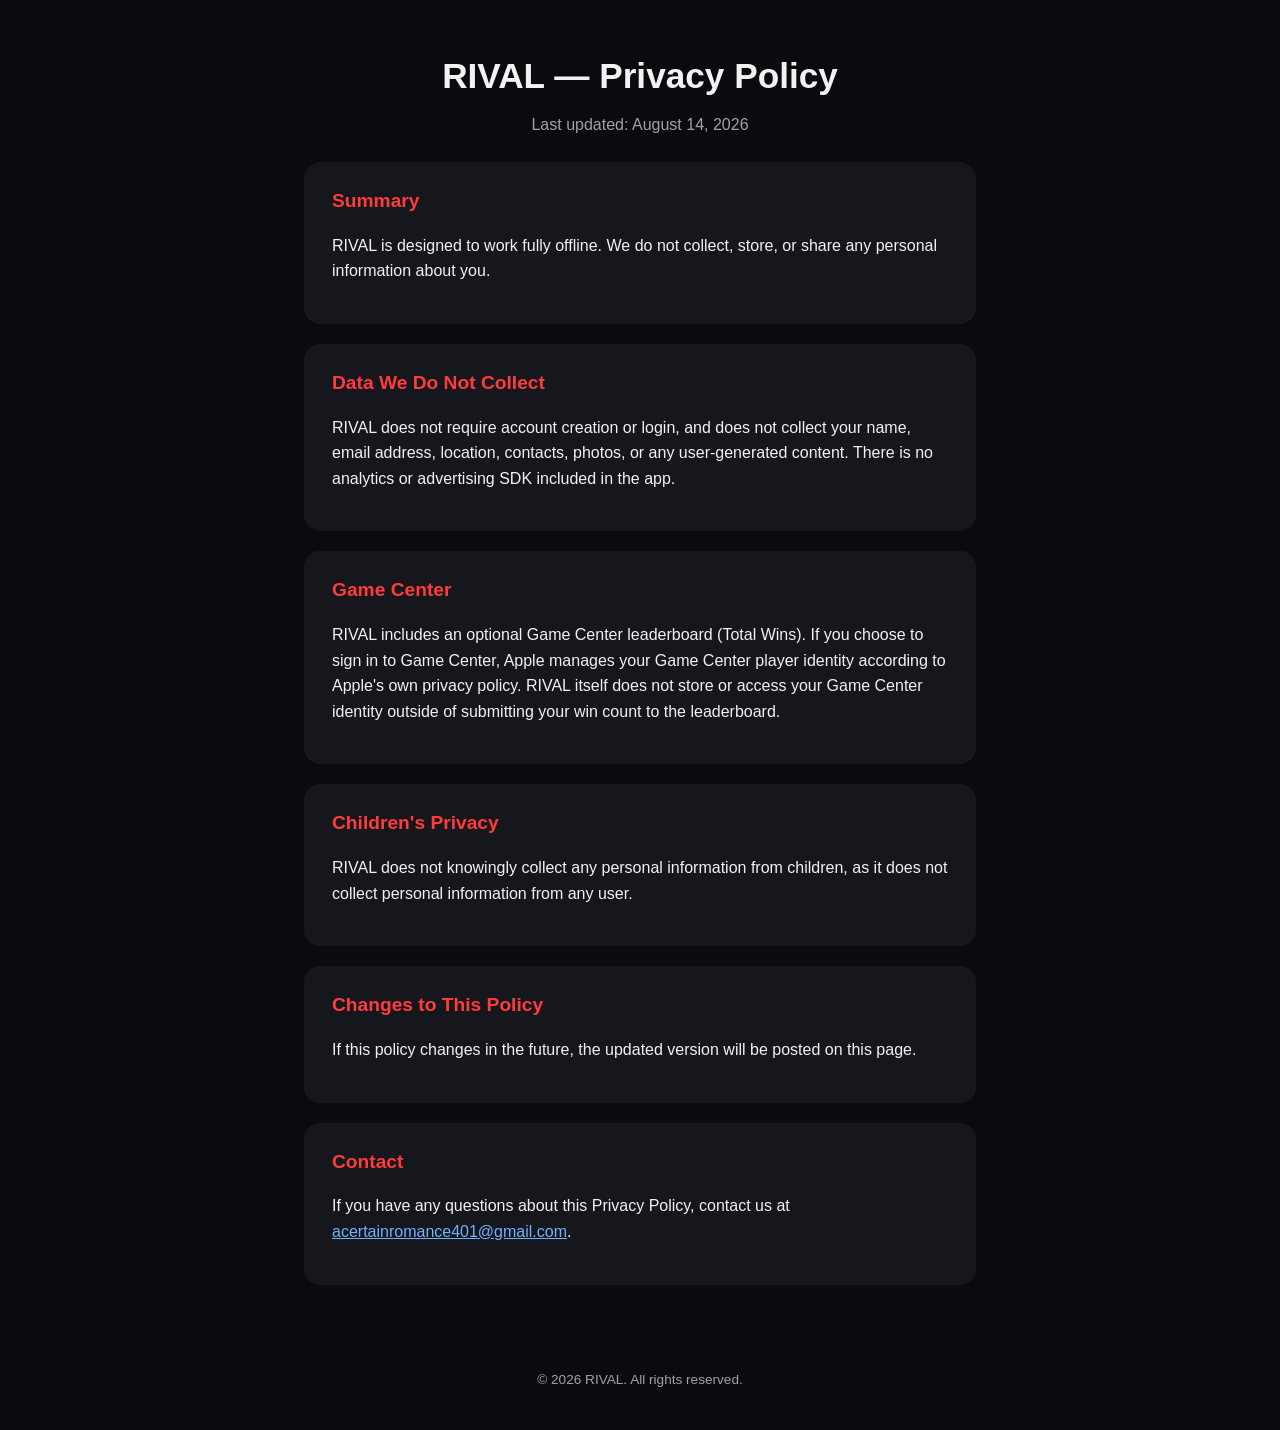
==== pixel-boxing/privacy/index.html @ 7cf0b804 "Move support/privacy pages into pixel-boxing for GitHub Pages deploy" ====
<!DOCTYPE html>
<html lang="en">
<head>
<meta charset="UTF-8">
<meta name="viewport" content="width=device-width, initial-scale=1.0">
<title>RIVAL — Privacy Policy</title>
<style>
  :root {
    --bg: #0b0b0f;
    --card: #16161d;
    --accent: #ff3b3b;
    --text: #f2f2f2;
    --muted: #a0a0ab;
  }
  * { box-sizing: border-box; }
  body {
    margin: 0;
    font-family: -apple-system, BlinkMacSystemFont, "Segoe UI", Roboto, Helvetica, Arial, sans-serif;
    background: var(--bg);
    color: var(--text);
    line-height: 1.6;
  }
  header {
    padding: 48px 24px 24px;
    text-align: center;
  }
  header h1 {
    font-size: 2.2rem;
    margin: 0 0 8px;
  }
  header p {
    color: var(--muted);
    margin: 0;
  }
  main {
    max-width: 720px;
    margin: 0 auto;
    padding: 0 24px 64px;
  }
  section {
    background: var(--card);
    border-radius: 16px;
    padding: 24px 28px;
    margin-bottom: 20px;
  }
  h2 {
    font-size: 1.2rem;
    margin-top: 0;
    color: var(--accent);
  }
  a { color: #6db3ff; }
  footer {
    text-align: center;
    color: var(--muted);
    font-size: 0.85rem;
    padding-bottom: 40px;
  }
</style>
</head>
<body>
  <header>
    <h1>RIVAL — Privacy Policy</h1>
    <p>Last updated: August 14, 2026</p>
  </header>
  <main>
    <section>
      <h2>Summary</h2>
      <p>RIVAL is designed to work fully offline. We do not collect, store, or share any personal information about you.</p>
    </section>

    <section>
      <h2>Data We Do Not Collect</h2>
      <p>RIVAL does not require account creation or login, and does not collect your name, email address, location, contacts, photos, or any user-generated content. There is no analytics or advertising SDK included in the app.</p>
    </section>

    <section>
      <h2>Game Center</h2>
      <p>RIVAL includes an optional Game Center leaderboard (Total Wins). If you choose to sign in to Game Center, Apple manages your Game Center player identity according to Apple's own privacy policy. RIVAL itself does not store or access your Game Center identity outside of submitting your win count to the leaderboard.</p>
    </section>

    <section>
      <h2>Children's Privacy</h2>
      <p>RIVAL does not knowingly collect any personal information from children, as it does not collect personal information from any user.</p>
    </section>

    <section>
      <h2>Changes to This Policy</h2>
      <p>If this policy changes in the future, the updated version will be posted on this page.</p>
    </section>

    <section>
      <h2>Contact</h2>
      <p>If you have any questions about this Privacy Policy, contact us at <a href="mailto:acertainromance401@gmail.com">acertainromance401@gmail.com</a>.</p>
    </section>
  </main>
  <footer>
    &copy; 2026 RIVAL. All rights reserved.
  </footer>
</body>
</html>
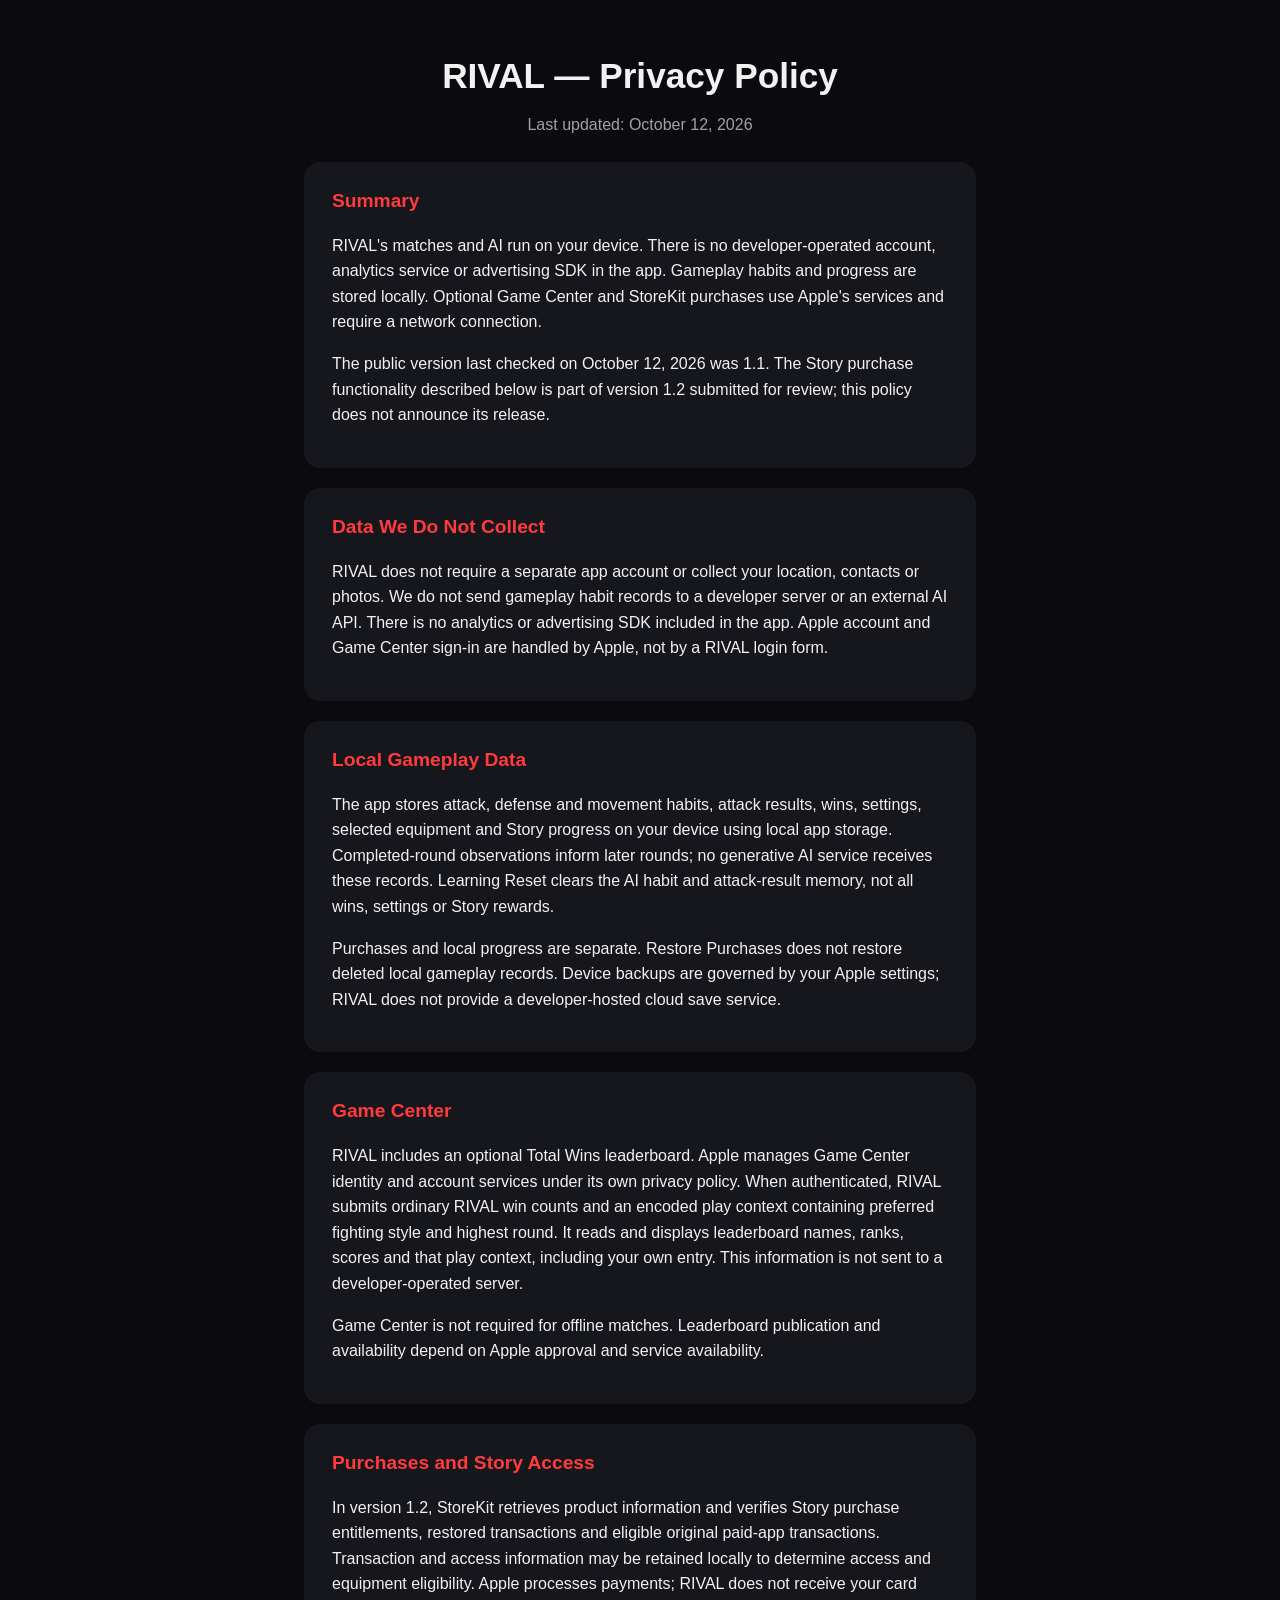
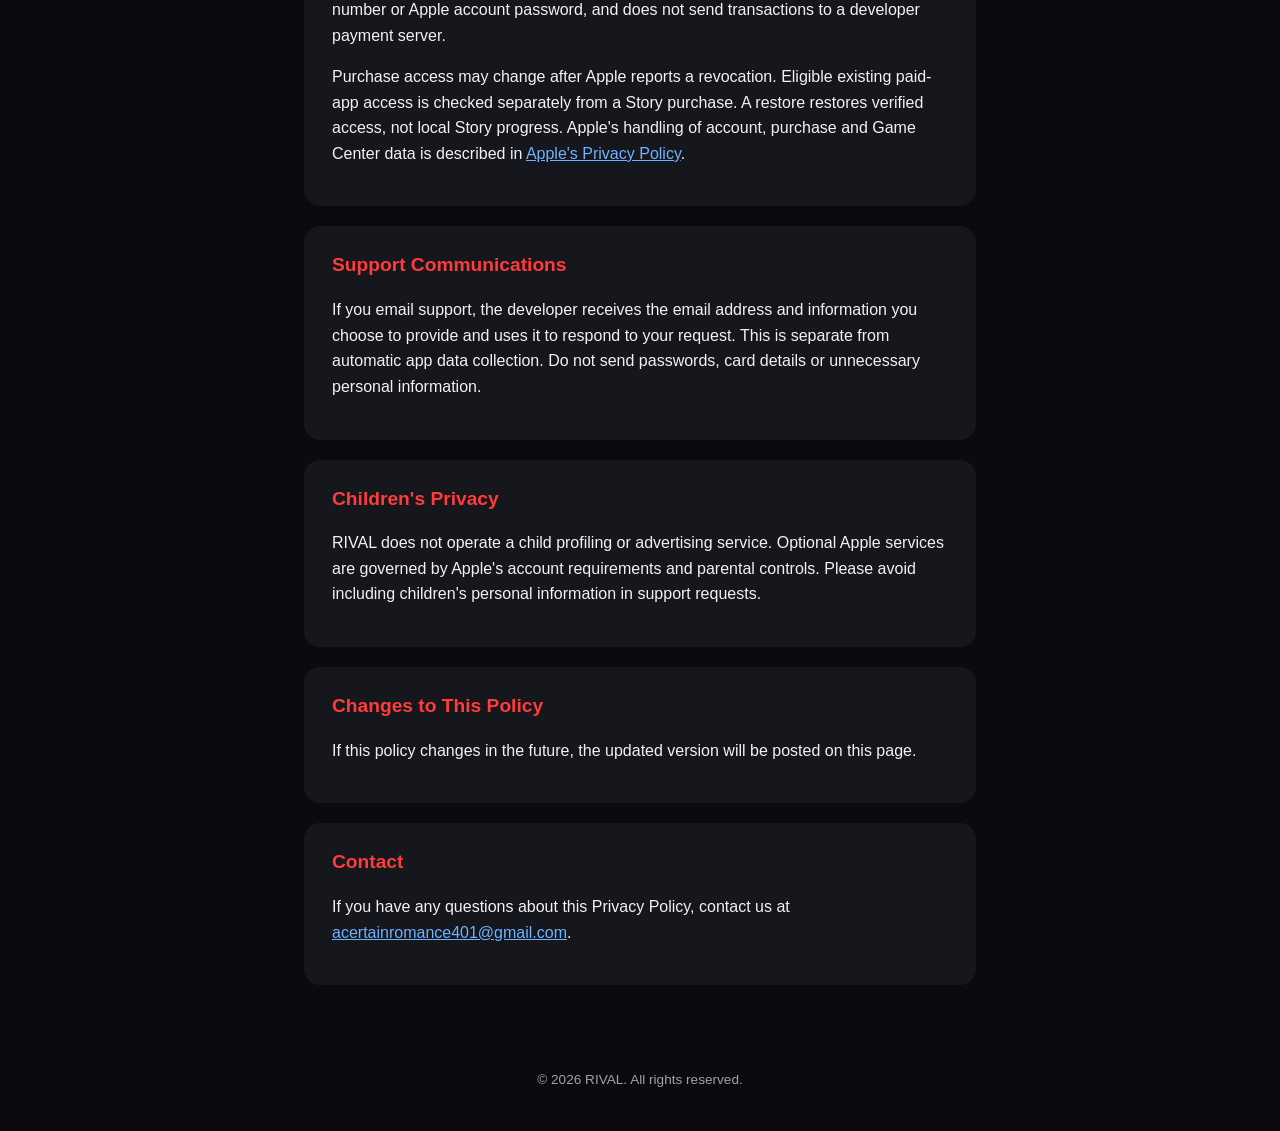
==== commit 091e2819: "feat: prepare RIVAL 1.2 story release and refresh documentation Preserve current iOS combat, fixed-r" ====
--- a/pixel-boxing/privacy/index.html
+++ b/pixel-boxing/privacy/index.html
@@ -60,27 +60,46 @@
 <body>
   <header>
     <h1>RIVAL — Privacy Policy</h1>
-    <p>Last updated: August 14, 2026</p>
+    <p>Last updated: October 12, 2026</p>
   </header>
   <main>
     <section>
       <h2>Summary</h2>
-      <p>RIVAL is designed to work fully offline. We do not collect, store, or share any personal information about you.</p>
+      <p>RIVAL's matches and AI run on your device. There is no developer-operated account, analytics service or advertising SDK in the app. Gameplay habits and progress are stored locally. Optional Game Center and StoreKit purchases use Apple's services and require a network connection.</p>
+      <p>The public version last checked on October 12, 2026 was 1.1. The Story purchase functionality described below is part of version 1.2 submitted for review; this policy does not announce its release.</p>
     </section>
 
     <section>
       <h2>Data We Do Not Collect</h2>
-      <p>RIVAL does not require account creation or login, and does not collect your name, email address, location, contacts, photos, or any user-generated content. There is no analytics or advertising SDK included in the app.</p>
+      <p>RIVAL does not require a separate app account or collect your location, contacts or photos. We do not send gameplay habit records to a developer server or an external AI API. There is no analytics or advertising SDK included in the app. Apple account and Game Center sign-in are handled by Apple, not by a RIVAL login form.</p>
+    </section>
+
+    <section>
+      <h2>Local Gameplay Data</h2>
+      <p>The app stores attack, defense and movement habits, attack results, wins, settings, selected equipment and Story progress on your device using local app storage. Completed-round observations inform later rounds; no generative AI service receives these records. Learning Reset clears the AI habit and attack-result memory, not all wins, settings or Story rewards.</p>
+      <p>Purchases and local progress are separate. Restore Purchases does not restore deleted local gameplay records. Device backups are governed by your Apple settings; RIVAL does not provide a developer-hosted cloud save service.</p>
     </section>
 
     <section>
       <h2>Game Center</h2>
-      <p>RIVAL includes an optional Game Center leaderboard (Total Wins). If you choose to sign in to Game Center, Apple manages your Game Center player identity according to Apple's own privacy policy. RIVAL itself does not store or access your Game Center identity outside of submitting your win count to the leaderboard.</p>
+      <p>RIVAL includes an optional Total Wins leaderboard. Apple manages Game Center identity and account services under its own privacy policy. When authenticated, RIVAL submits ordinary RIVAL win counts and an encoded play context containing preferred fighting style and highest round. It reads and displays leaderboard names, ranks, scores and that play context, including your own entry. This information is not sent to a developer-operated server.</p>
+      <p>Game Center is not required for offline matches. Leaderboard publication and availability depend on Apple approval and service availability.</p>
+    </section>
+
+    <section>
+      <h2>Purchases and Story Access</h2>
+      <p>In version 1.2, StoreKit retrieves product information and verifies Story purchase entitlements, restored transactions and eligible original paid-app transactions. Transaction and access information may be retained locally to determine access and equipment eligibility. Apple processes payments; RIVAL does not receive your card number or Apple account password, and does not send transactions to a developer payment server.</p>
+      <p>Purchase access may change after Apple reports a revocation. Eligible existing paid-app access is checked separately from a Story purchase. A restore restores verified access, not local Story progress. Apple's handling of account, purchase and Game Center data is described in <a href="https://www.apple.com/legal/privacy/">Apple's Privacy Policy</a>.</p>
+    </section>
+
+    <section>
+      <h2>Support Communications</h2>
+      <p>If you email support, the developer receives the email address and information you choose to provide and uses it to respond to your request. This is separate from automatic app data collection. Do not send passwords, card details or unnecessary personal information.</p>
     </section>
 
     <section>
       <h2>Children's Privacy</h2>
-      <p>RIVAL does not knowingly collect any personal information from children, as it does not collect personal information from any user.</p>
+      <p>RIVAL does not operate a child profiling or advertising service. Optional Apple services are governed by Apple's account requirements and parental controls. Please avoid including children's personal information in support requests.</p>
     </section>
 
     <section>
